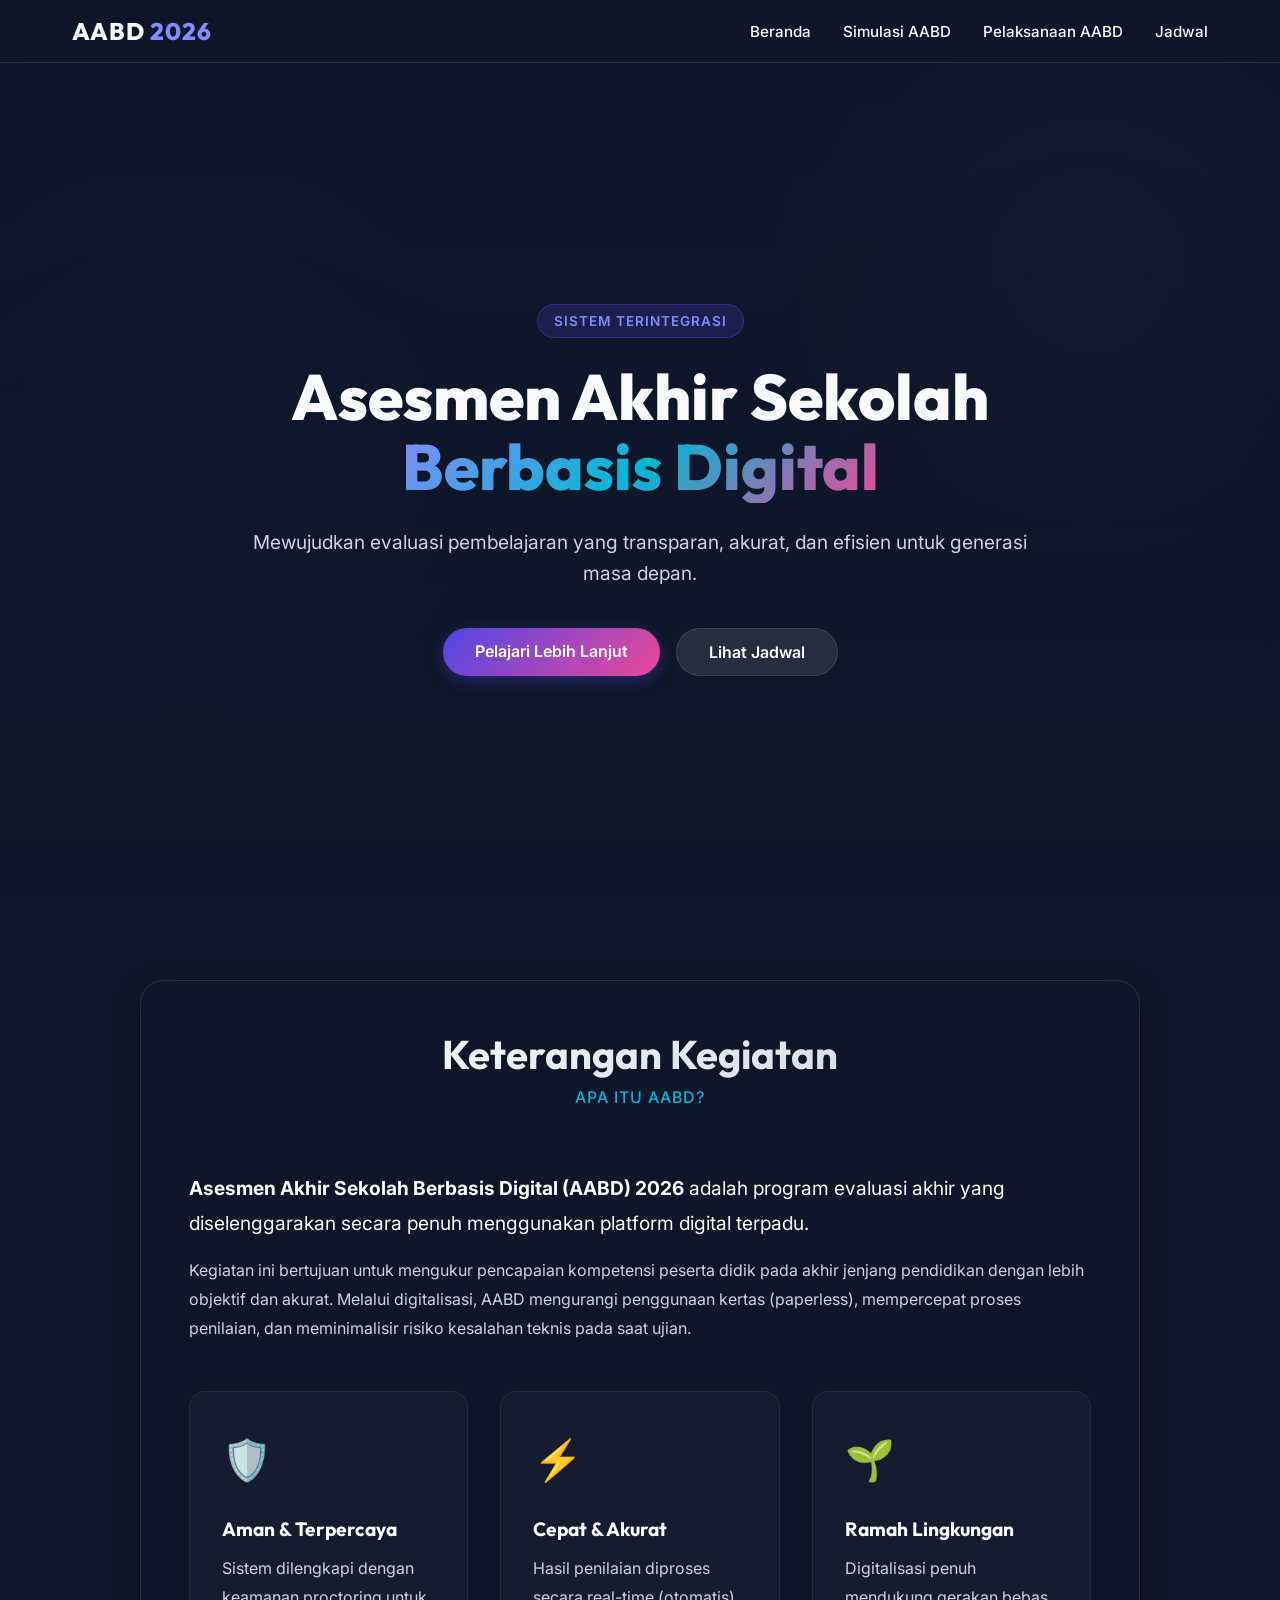
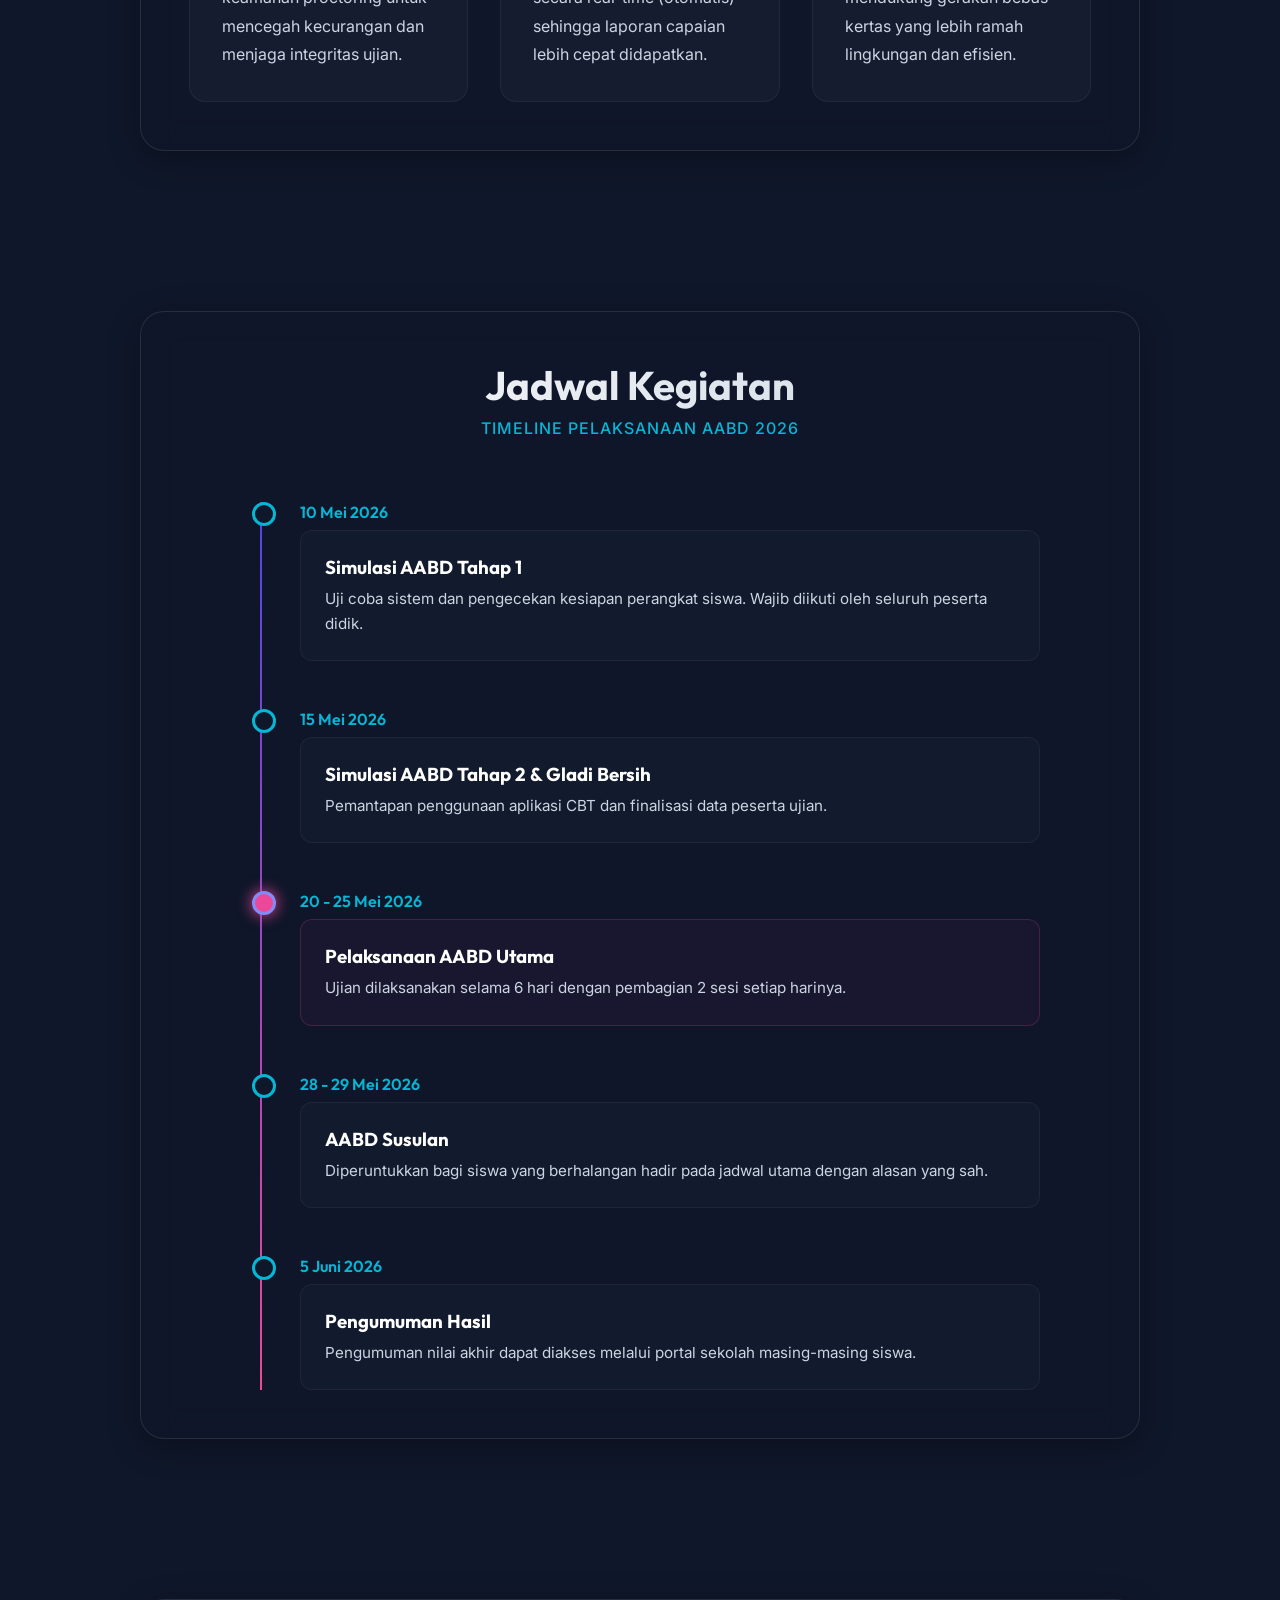
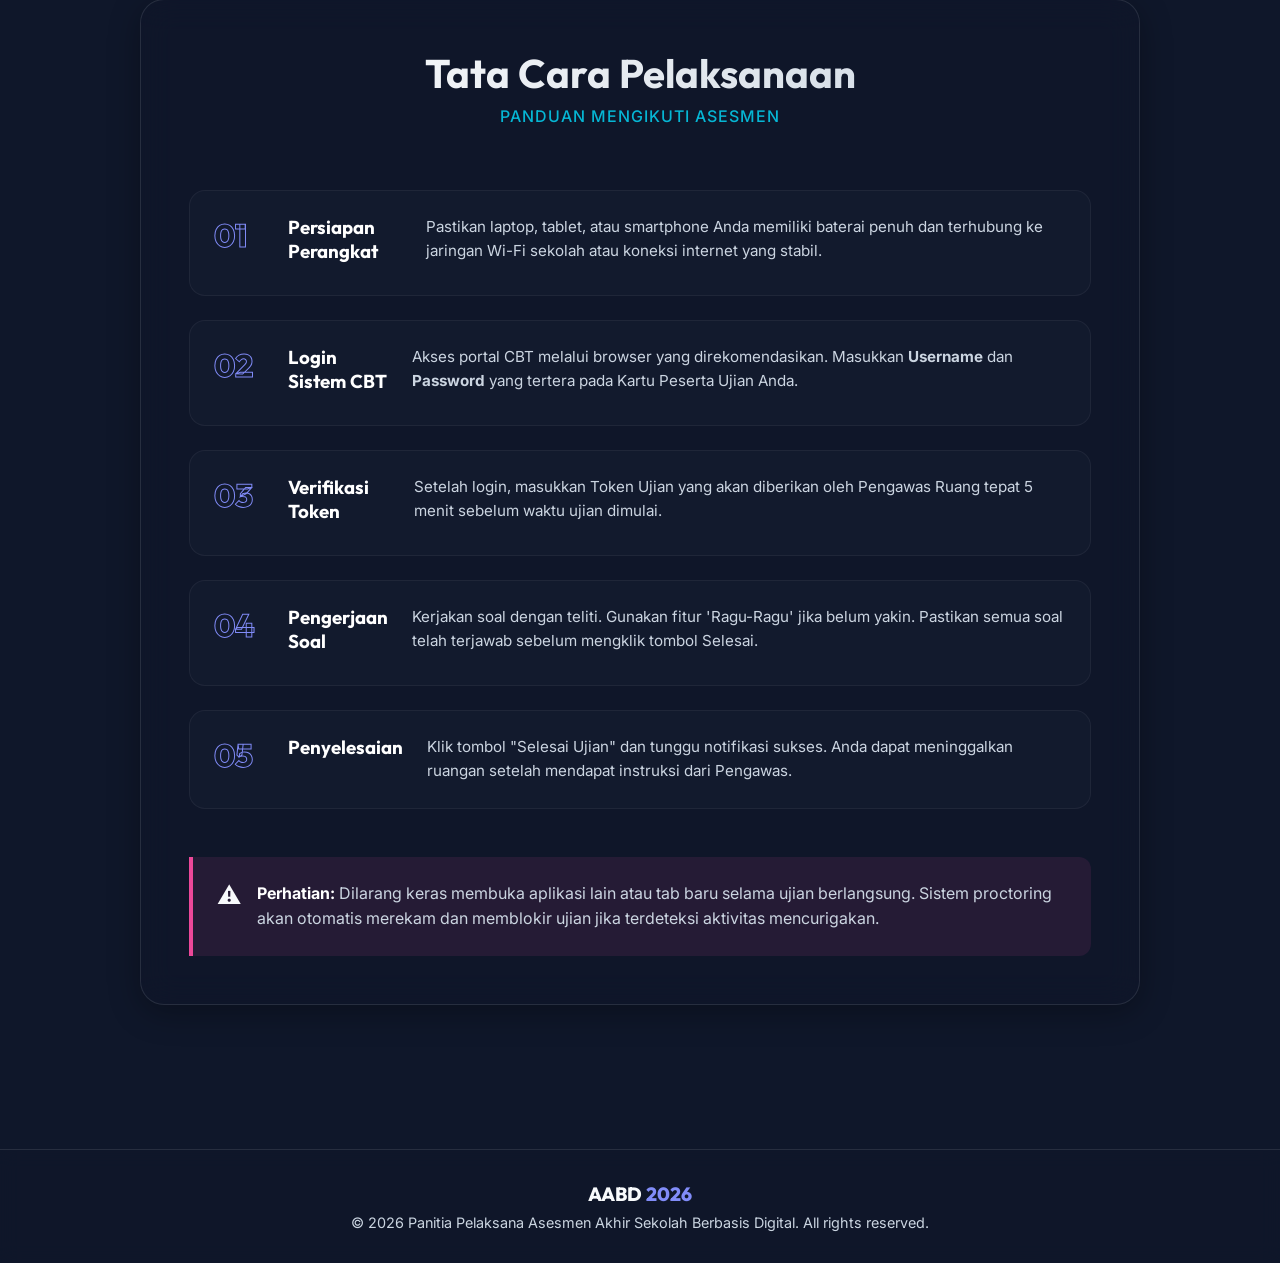
==== index.html @ ce08c000 "Initial commit: Setup project structure for AABD 2026" ====
<!DOCTYPE html>
<html lang="id">
<head>
    <meta charset="UTF-8">
    <meta name="viewport" content="width=device-width, initial-scale=1.0">
    <title>AABD 2026 - Asesmen Akhir Sekolah Berbasis Digital</title>
    <meta name="description" content="Informasi lengkap, jadwal, dan tata cara pelaksanaan Asesmen Akhir Sekolah Berbasis Digital (AABD) Tahun 2026.">
    <link href="https://fonts.googleapis.com/css2?family=Outfit:wght@300;400;600;800&family=Inter:wght@400;500;600&display=swap" rel="stylesheet">
    <link rel="stylesheet" href="css/styles.css">
</head>
<body>
    <div class="background-overlay"></div>
    
    <nav class="glass-nav">
        <div class="nav-container">
            <h1 class="logo">AABD <span>2026</span></h1>
            <ul class="nav-links">
                <li><a href="index.html">Beranda</a></li>
                <li><a href="simulasi.html">Simulasi AABD</a></li>
                <li><a href="pelaksanaan.html">Pelaksanaan AABD</a></li>
                <li><a href="index.html#jadwal">Jadwal</a></li>
            </ul>
            <div class="hamburger">
                <span></span><span></span><span></span>
            </div>
        </div>
    </nav>

    <header class="hero" id="home">
        <div class="hero-content fade-in-up">
            <div class="badge">Sistem Terintegrasi</div>
            <h2 class="hero-title">Asesmen Akhir Sekolah <br><span class="text-gradient">Berbasis Digital</span></h2>
            <p class="hero-subtitle">Mewujudkan evaluasi pembelajaran yang transparan, akurat, dan efisien untuk generasi masa depan.</p>
            <div class="hero-buttons">
                <a href="#keterangan" class="btn btn-primary">Pelajari Lebih Lanjut</a>
                <a href="#jadwal" class="btn btn-secondary">Lihat Jadwal</a>
            </div>
        </div>
    </header>

    <main>
        <section id="keterangan" class="section">
            <div class="container section-inner glass-card slide-in-left">
                <div class="section-header">
                    <h2>Keterangan Kegiatan</h2>
                    <p>Apa itu AABD?</p>
                </div>
                <div class="keterangan-content">
                    <p class="lead-text"><strong>Asesmen Akhir Sekolah Berbasis Digital (AABD) 2026</strong> adalah program evaluasi akhir yang diselenggarakan secara penuh menggunakan platform digital terpadu.</p>
                    <p>Kegiatan ini bertujuan untuk mengukur pencapaian kompetensi peserta didik pada akhir jenjang pendidikan dengan lebih objektif dan akurat. Melalui digitalisasi, AABD mengurangi penggunaan kertas (paperless), mempercepat proses penilaian, dan meminimalisir risiko kesalahan teknis pada saat ujian.</p>
                    
                    <div class="features-grid">
                        <div class="feature-card">
                            <div class="feature-icon">🛡️</div>
                            <h3>Aman & Terpercaya</h3>
                            <p>Sistem dilengkapi dengan keamanan proctoring untuk mencegah kecurangan dan menjaga integritas ujian.</p>
                        </div>
                        <div class="feature-card">
                            <div class="feature-icon">⚡</div>
                            <h3>Cepat & Akurat</h3>
                            <p>Hasil penilaian diproses secara real-time (otomatis) sehingga laporan capaian lebih cepat didapatkan.</p>
                        </div>
                        <div class="feature-card">
                            <div class="feature-icon">🌱</div>
                            <h3>Ramah Lingkungan</h3>
                            <p>Digitalisasi penuh mendukung gerakan bebas kertas yang lebih ramah lingkungan dan efisien.</p>
                        </div>
                    </div>
                </div>
            </div>
        </section>

        <section id="jadwal" class="section">
            <div class="container section-inner glass-card slide-in-right">
                <div class="section-header">
                    <h2>Jadwal Kegiatan</h2>
                    <p>Timeline Pelaksanaan AABD 2026</p>
                </div>
                
                <div class="timeline">
                    <div class="timeline-item">
                        <div class="timeline-date">10 Mei 2026</div>
                        <div class="timeline-content">
                            <h3>Simulasi AABD Tahap 1</h3>
                            <p>Uji coba sistem dan pengecekan kesiapan perangkat siswa. Wajib diikuti oleh seluruh peserta didik.</p>
                        </div>
                    </div>
                    <div class="timeline-item">
                        <div class="timeline-date">15 Mei 2026</div>
                        <div class="timeline-content">
                            <h3>Simulasi AABD Tahap 2 & Gladi Bersih</h3>
                            <p>Pemantapan penggunaan aplikasi CBT dan finalisasi data peserta ujian.</p>
                        </div>
                    </div>
                    <div class="timeline-item highlight">
                        <div class="timeline-date">20 - 25 Mei 2026</div>
                        <div class="timeline-content">
                            <h3>Pelaksanaan AABD Utama</h3>
                            <p>Ujian dilaksanakan selama 6 hari dengan pembagian 2 sesi setiap harinya.</p>
                        </div>
                    </div>
                    <div class="timeline-item">
                        <div class="timeline-date">28 - 29 Mei 2026</div>
                        <div class="timeline-content">
                            <h3>AABD Susulan</h3>
                            <p>Diperuntukkan bagi siswa yang berhalangan hadir pada jadwal utama dengan alasan yang sah.</p>
                        </div>
                    </div>
                    <div class="timeline-item">
                        <div class="timeline-date">5 Juni 2026</div>
                        <div class="timeline-content">
                            <h3>Pengumuman Hasil</h3>
                            <p>Pengumuman nilai akhir dapat diakses melalui portal sekolah masing-masing siswa.</p>
                        </div>
                    </div>
                </div>
            </div>
        </section>

        <section id="tata-cara" class="section">
            <div class="container section-inner glass-card slide-in-left">
                <div class="section-header">
                    <h2>Tata Cara Pelaksanaan</h2>
                    <p>Panduan Mengikuti Asesmen</p>
                </div>
                
                <div class="steps-container">
                    <div class="step-card">
                        <div class="step-number">01</div>
                        <h3>Persiapan Perangkat</h3>
                        <p>Pastikan laptop, tablet, atau smartphone Anda memiliki baterai penuh dan terhubung ke jaringan Wi-Fi sekolah atau koneksi internet yang stabil.</p>
                    </div>
                    <div class="step-card">
                        <div class="step-number">02</div>
                        <h3>Login Sistem CBT</h3>
                        <p>Akses portal CBT melalui browser yang direkomendasikan. Masukkan <strong>Username</strong> dan <strong>Password</strong> yang tertera pada Kartu Peserta Ujian Anda.</p>
                    </div>
                    <div class="step-card">
                        <div class="step-number">03</div>
                        <h3>Verifikasi Token</h3>
                        <p>Setelah login, masukkan Token Ujian yang akan diberikan oleh Pengawas Ruang tepat 5 menit sebelum waktu ujian dimulai.</p>
                    </div>
                    <div class="step-card">
                        <div class="step-number">04</div>
                        <h3>Pengerjaan Soal</h3>
                        <p>Kerjakan soal dengan teliti. Gunakan fitur 'Ragu-Ragu' jika belum yakin. Pastikan semua soal telah terjawab sebelum mengklik tombol Selesai.</p>
                    </div>
                    <div class="step-card">
                        <div class="step-number">05</div>
                        <h3>Penyelesaian</h3>
                        <p>Klik tombol "Selesai Ujian" dan tunggu notifikasi sukses. Anda dapat meninggalkan ruangan setelah mendapat instruksi dari Pengawas.</p>
                    </div>
                </div>
                
                <div class="info-alert">
                    <span class="alert-icon">⚠️</span>
                    <div class="alert-text">
                        <strong>Perhatian:</strong> Dilarang keras membuka aplikasi lain atau tab baru selama ujian berlangsung. Sistem proctoring akan otomatis merekam dan memblokir ujian jika terdeteksi aktivitas mencurigakan.
                    </div>
                </div>
            </div>
        </section>
    </main>

    <footer class="glass-footer">
        <div class="footer-content">
            <div class="footer-logo">AABD <span>2026</span></div>
            <p>&copy; 2026 Panitia Pelaksana Asesmen Akhir Sekolah Berbasis Digital. All rights reserved.</p>
        </div>
    </footer>

    <script src="js/script.js"></script>
</body>
</html>
---- css/styles.css ----
/* Base Styles & Custom Properties */
:root {
    --primary: #4f46e5;
    --primary-light: #818cf8;
    --secondary: #ec4899;
    --accent: #06b6d4;
    --bg-dark: #0f172a;
    --text-main: #f8fafc;
    --text-muted: #cbd5e1;
    --glass-bg: rgba(15, 23, 42, 0.6);
    --glass-border: rgba(255, 255, 255, 0.1);
    --glass-shadow: 0 8px 32px 0 rgba(0, 0, 0, 0.3);
}

* {
    margin: 0;
    padding: 0;
    box-sizing: border-box;
}

html {
    scroll-behavior: smooth;
    font-family: 'Inter', sans-serif;
    color: var(--text-main);
}

body {
    background-color: var(--bg-dark);
    min-height: 100vh;
    overflow-x: hidden;
    position: relative;
}

/* Background overlay with the generated image */
.background-overlay {
    position: fixed;
    top: 0;
    left: 0;
    width: 100%;
    height: 100%;
    /* Using absolute path for the generated background, with fallbacks */
    background: 
        linear-gradient(rgba(15, 23, 42, 0.6), rgba(15, 23, 42, 0.8)),
        radial-gradient(circle at 15% 50%, rgba(79, 70, 229, 0.15), transparent 25%),
        radial-gradient(circle at 85% 30%, rgba(236, 72, 153, 0.15), transparent 25%),
        url("file:///C:/Users/Dapodik/.gemini/antigravity/brain/5d534c29-76da-4fe1-ba6e-22519cc49d79/aabd_bg_1777348530012.png") center/cover no-repeat;
    z-index: -1;
    opacity: 0.5;
}

h1, h2, h3, h4, h5, h6 {
    font-family: 'Outfit', sans-serif;
}

.text-gradient {
    background: linear-gradient(135deg, var(--primary-light), var(--accent), var(--secondary));
    -webkit-background-clip: text;
    -webkit-text-fill-color: transparent;
    background-clip: text;
    display: inline-block;
}

/* Glassmorphism Utilities */
.glass-nav {
    position: fixed;
    top: 0;
    width: 100%;
    background: rgba(15, 23, 42, 0.4);
    backdrop-filter: blur(12px);
    -webkit-backdrop-filter: blur(12px);
    border-bottom: 1px solid var(--glass-border);
    z-index: 1000;
    transition: all 0.3s ease;
}

.glass-nav.scrolled {
    background: rgba(15, 23, 42, 0.8);
    box-shadow: var(--glass-shadow);
}

.glass-card {
    background: var(--glass-bg);
    backdrop-filter: blur(16px);
    -webkit-backdrop-filter: blur(16px);
    border: 1px solid var(--glass-border);
    border-radius: 24px;
    padding: 3rem;
    box-shadow: var(--glass-shadow);
}

/* Navigation */
.nav-container {
    max-width: 1200px;
    margin: 0 auto;
    padding: 1rem 2rem;
    display: flex;
    justify-content: space-between;
    align-items: center;
}

.logo {
    font-size: 1.5rem;
    font-weight: 800;
    letter-spacing: 1px;
}

.logo span {
    color: var(--primary-light);
}

.nav-links {
    display: flex;
    list-style: none;
    gap: 2rem;
}

.nav-links a {
    color: var(--text-main);
    text-decoration: none;
    font-weight: 500;
    font-size: 0.95rem;
    transition: color 0.3s;
    position: relative;
}

.nav-links a::after {
    content: '';
    position: absolute;
    width: 0;
    height: 2px;
    bottom: -4px;
    left: 0;
    background: linear-gradient(90deg, var(--primary-light), var(--accent));
    transition: width 0.3s ease;
}

.nav-links a:hover::after {
    width: 100%;
}

.hamburger {
    display: none;
    flex-direction: column;
    cursor: pointer;
    gap: 5px;
}

.hamburger span {
    width: 25px;
    height: 3px;
    background-color: var(--text-main);
    transition: 0.3s;
    border-radius: 2px;
}

/* Hero Section */
.hero {
    min-height: 100vh;
    display: flex;
    align-items: center;
    justify-content: center;
    padding: 0 2rem;
    text-align: center;
    padding-top: 80px;
}

.hero-content {
    max-width: 800px;
}

.badge {
    display: inline-block;
    padding: 0.5rem 1rem;
    background: rgba(79, 70, 229, 0.2);
    border: 1px solid rgba(79, 70, 229, 0.4);
    border-radius: 50px;
    font-size: 0.85rem;
    font-weight: 600;
    color: var(--primary-light);
    margin-bottom: 1.5rem;
    text-transform: uppercase;
    letter-spacing: 1px;
}

.hero-title {
    font-size: 4rem;
    line-height: 1.1;
    margin-bottom: 1.5rem;
    font-weight: 800;
}

.hero-subtitle {
    font-size: 1.2rem;
    color: var(--text-muted);
    margin-bottom: 2.5rem;
    line-height: 1.6;
}

.hero-buttons {
    display: flex;
    gap: 1rem;
    justify-content: center;
}

.btn {
    padding: 0.8rem 2rem;
    border-radius: 50px;
    font-weight: 600;
    text-decoration: none;
    transition: all 0.3s ease;
    font-size: 1rem;
}

.btn-primary {
    background: linear-gradient(135deg, var(--primary), var(--secondary));
    color: white;
    box-shadow: 0 4px 15px rgba(79, 70, 229, 0.4);
}

.btn-primary:hover {
    transform: translateY(-2px);
    box-shadow: 0 6px 20px rgba(79, 70, 229, 0.6);
}

.btn-secondary {
    background: rgba(255, 255, 255, 0.1);
    color: white;
    border: 1px solid var(--glass-border);
    backdrop-filter: blur(10px);
}

.btn-secondary:hover {
    background: rgba(255, 255, 255, 0.2);
    transform: translateY(-2px);
}

/* Main Content Sections */
.section {
    padding: 5rem 2rem;
}

.container {
    max-width: 1000px;
    margin: 0 auto;
}

.section-header {
    text-align: center;
    margin-bottom: 4rem;
}

.section-header h2 {
    font-size: 2.5rem;
    margin-bottom: 0.5rem;
    background: linear-gradient(135deg, #fff, var(--text-muted));
    -webkit-background-clip: text;
    -webkit-text-fill-color: transparent;
}

.section-header p {
    color: var(--accent);
    font-weight: 500;
    letter-spacing: 1px;
    text-transform: uppercase;
}

/* Keterangan Section */
.keterangan-content {
    color: var(--text-muted);
    line-height: 1.8;
}

.lead-text {
    font-size: 1.2rem;
    color: white;
    margin-bottom: 1rem;
}

.features-grid {
    display: grid;
    grid-template-columns: repeat(auto-fit, minmax(250px, 1fr));
    gap: 2rem;
    margin-top: 3rem;
}

.feature-card {
    background: rgba(255, 255, 255, 0.03);
    border: 1px solid rgba(255, 255, 255, 0.05);
    padding: 2rem;
    border-radius: 16px;
    transition: transform 0.3s, background 0.3s;
}

.feature-card:hover {
    transform: translateY(-5px);
    background: rgba(255, 255, 255, 0.06);
    border-color: rgba(255, 255, 255, 0.1);
}

.feature-icon {
    font-size: 2.5rem;
    margin-bottom: 1rem;
}

.feature-card h3 {
    color: white;
    margin-bottom: 0.5rem;
    font-size: 1.2rem;
}

/* Timeline / Jadwal */
.timeline {
    position: relative;
    max-width: 800px;
    margin: 0 auto;
}

.timeline::before {
    content: '';
    position: absolute;
    top: 0;
    bottom: 0;
    left: 20px;
    width: 2px;
    background: linear-gradient(to bottom, var(--primary), var(--secondary));
}

.timeline-item {
    position: relative;
    padding-left: 60px;
    margin-bottom: 3rem;
}

.timeline-item:last-child {
    margin-bottom: 0;
}

.timeline-item::before {
    content: '';
    position: absolute;
    left: 12px;
    top: 0;
    width: 18px;
    height: 18px;
    border-radius: 50%;
    background: var(--bg-dark);
    border: 3px solid var(--accent);
    z-index: 1;
}

.timeline-item.highlight::before {
    background: var(--secondary);
    border-color: var(--primary-light);
    box-shadow: 0 0 15px var(--secondary);
}

.timeline-date {
    font-weight: 600;
    color: var(--accent);
    margin-bottom: 0.5rem;
    font-family: 'Outfit', sans-serif;
}

.timeline-content {
    background: rgba(255, 255, 255, 0.02);
    padding: 1.5rem;
    border-radius: 12px;
    border: 1px solid rgba(255, 255, 255, 0.05);
}

.timeline-item.highlight .timeline-content {
    background: rgba(236, 72, 153, 0.05);
    border-color: rgba(236, 72, 153, 0.2);
}

.timeline-content h3 {
    color: white;
    margin-bottom: 0.5rem;
}

.timeline-content p {
    color: var(--text-muted);
    line-height: 1.6;
    font-size: 0.95rem;
}

/* Tata Cara */
.steps-container {
    display: flex;
    flex-direction: column;
    gap: 1.5rem;
}

.step-card {
    display: flex;
    align-items: flex-start;
    gap: 1.5rem;
    background: rgba(255, 255, 255, 0.02);
    padding: 1.5rem;
    border-radius: 16px;
    border: 1px solid rgba(255, 255, 255, 0.05);
    transition: all 0.3s;
}

.step-card:hover {
    background: rgba(255, 255, 255, 0.05);
    border-color: rgba(255, 255, 255, 0.1);
}

.step-number {
    font-size: 2rem;
    font-weight: 800;
    font-family: 'Outfit', sans-serif;
    color: transparent;
    -webkit-text-stroke: 1px var(--primary-light);
    min-width: 50px;
}

.step-card h3 {
    color: white;
    margin-bottom: 0.5rem;
}

.step-card p {
    color: var(--text-muted);
    line-height: 1.6;
    font-size: 0.95rem;
}

.info-alert {
    display: flex;
    gap: 1rem;
    background: rgba(236, 72, 153, 0.1);
    border-left: 4px solid var(--secondary);
    padding: 1.5rem;
    border-radius: 0 12px 12px 0;
    margin-top: 3rem;
}

.alert-icon {
    font-size: 1.5rem;
}

.alert-text {
    color: var(--text-muted);
    line-height: 1.6;
}

.alert-text strong {
    color: white;
}

/* Footer */
.glass-footer {
    background: rgba(15, 23, 42, 0.8);
    backdrop-filter: blur(10px);
    border-top: 1px solid var(--glass-border);
    padding: 2rem;
    text-align: center;
    margin-top: 4rem;
}

.footer-logo {
    font-family: 'Outfit', sans-serif;
    font-size: 1.2rem;
    font-weight: 800;
    margin-bottom: 0.5rem;
}

.footer-logo span {
    color: var(--primary-light);
}

.glass-footer p {
    color: var(--text-muted);
    font-size: 0.9rem;
}

/* Animations */
.fade-in-up {
    animation: fadeInUp 1s ease-out forwards;
    opacity: 0;
    transform: translateY(30px);
}

.slide-in-left {
    animation: slideInLeft 1s ease-out forwards;
    opacity: 0;
    transform: translateX(-30px);
}

.slide-in-right {
    animation: slideInRight 1s ease-out forwards;
    opacity: 0;
    transform: translateX(30px);
}

@keyframes fadeInUp {
    to {
        opacity: 1;
        transform: translateY(0);
    }
}

@keyframes slideInLeft {
    to {
        opacity: 1;
        transform: translateX(0);
    }
}

@keyframes slideInRight {
    to {
        opacity: 1;
        transform: translateX(0);
    }
}

/* Responsive Design */
@media (max-width: 768px) {
    .hamburger {
        display: flex;
        z-index: 1001;
    }

    .nav-links {
        position: fixed;
        top: 0;
        right: -100%;
        width: 70%;
        height: 100vh;
        background: rgba(15, 23, 42, 0.95);
        backdrop-filter: blur(20px);
        flex-direction: column;
        justify-content: center;
        align-items: center;
        transition: 0.4s ease;
    }

    .nav-links.active {
        right: 0;
    }

    .hero-title {
        font-size: 2.5rem;
    }

    .hero-buttons {
        flex-direction: column;
    }

    .glass-card {
        padding: 2rem 1.5rem;
    }
    
    .timeline::before {
        left: 10px;
    }
    
    .timeline-item {
        padding-left: 40px;
    }
    
    .timeline-item::before {
        left: 2px;
    }
    
    .step-card {
        flex-direction: column;
        gap: 0.5rem;
    }
}
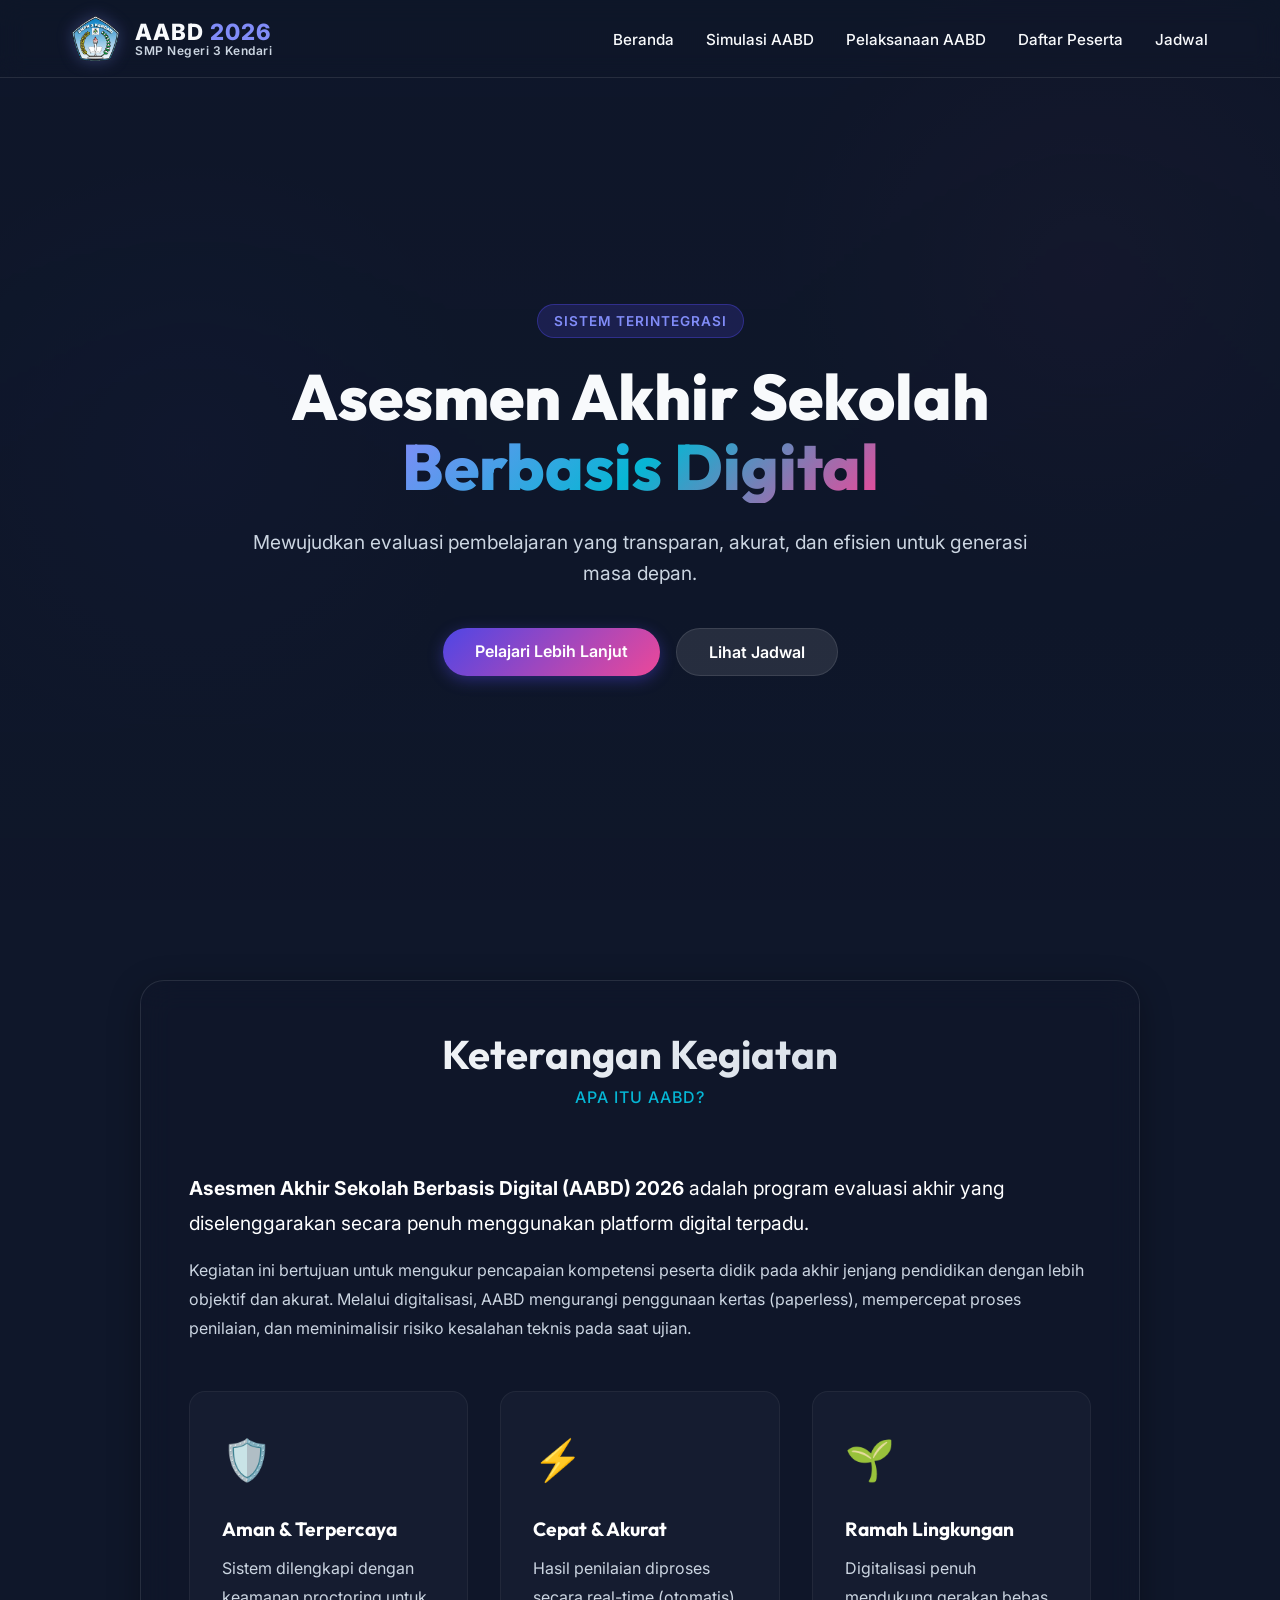
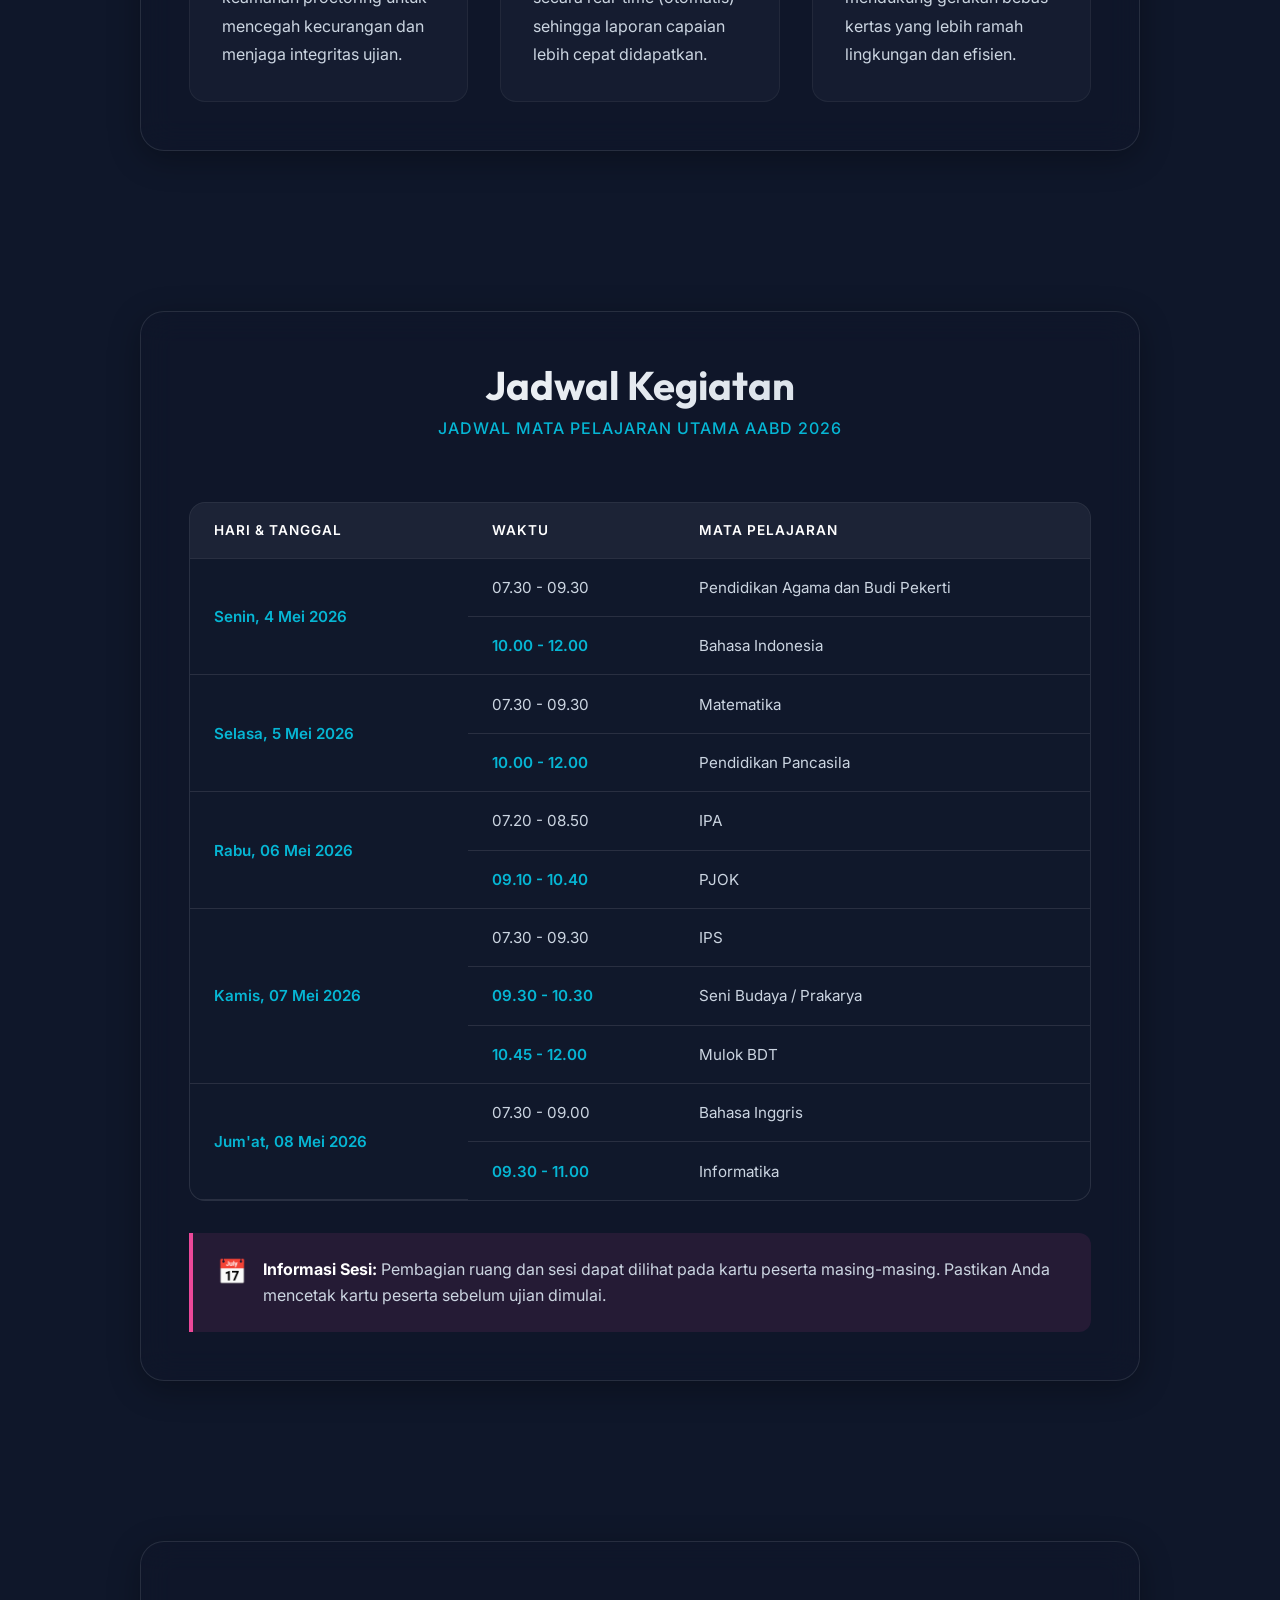
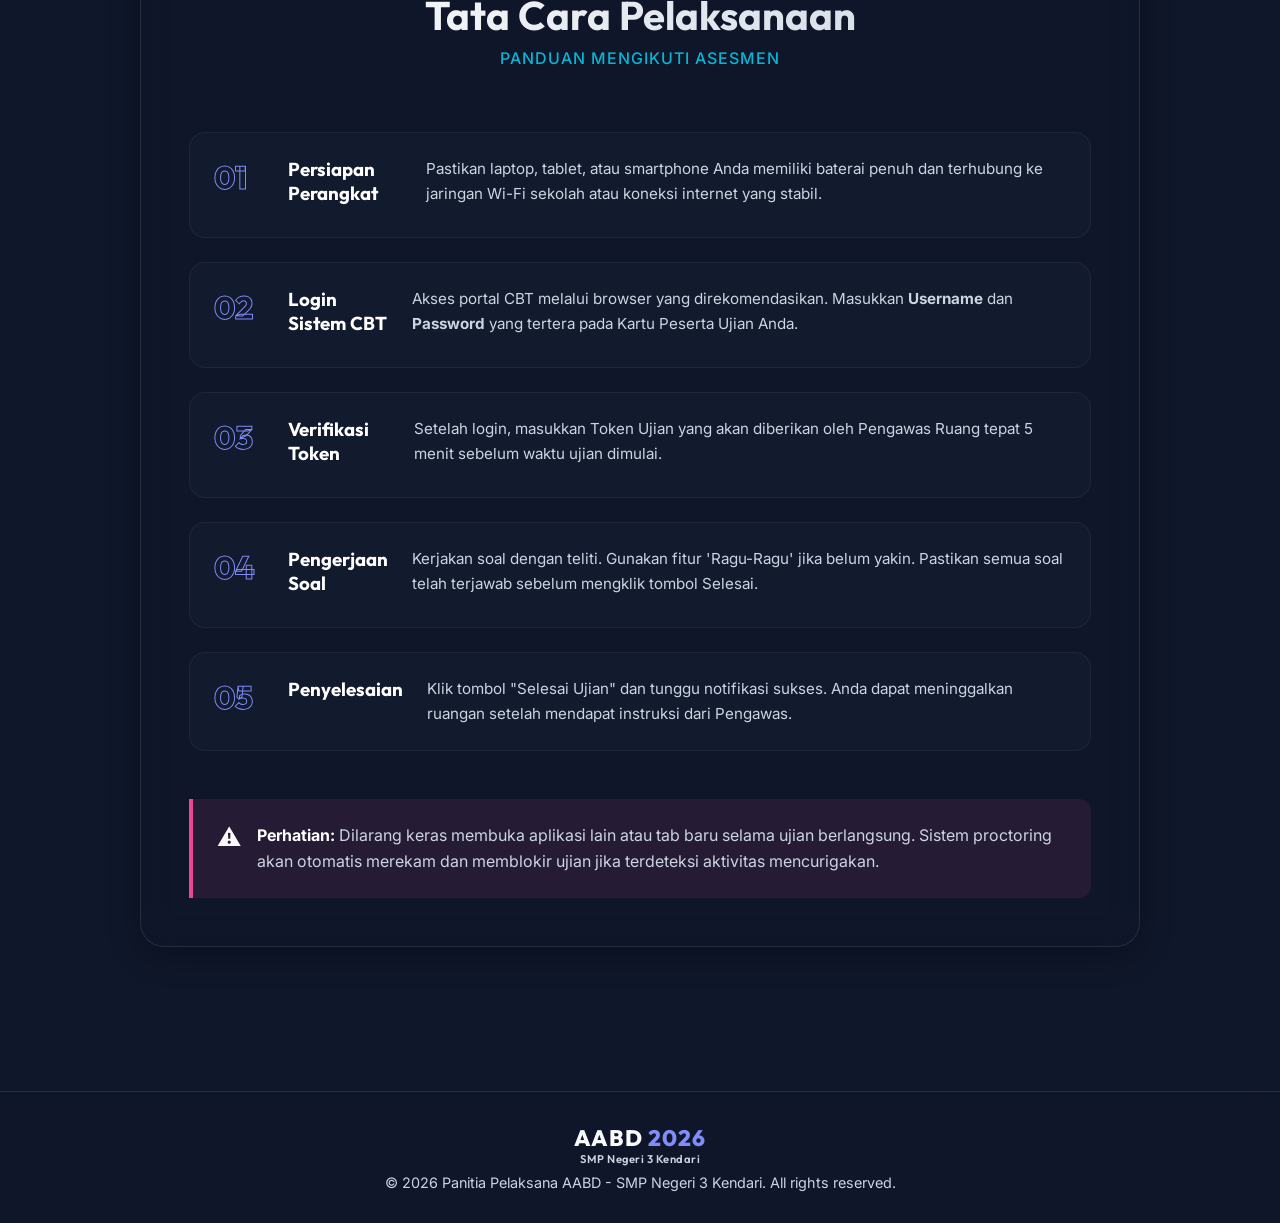
==== commit a9d746cc: "Update simulasi page with new layout and improvements" ====
--- a/index.html
+++ b/index.html
@@ -7,17 +7,25 @@
     <meta name="description" content="Informasi lengkap, jadwal, dan tata cara pelaksanaan Asesmen Akhir Sekolah Berbasis Digital (AABD) Tahun 2026.">
     <link href="https://fonts.googleapis.com/css2?family=Outfit:wght@300;400;600;800&family=Inter:wght@400;500;600&display=swap" rel="stylesheet">
     <link rel="stylesheet" href="css/styles.css">
+    <link rel="icon" type="image/png" href="img/logo.png">
 </head>
 <body>
     <div class="background-overlay"></div>
     
     <nav class="glass-nav">
         <div class="nav-container">
-            <h1 class="logo">AABD <span>2026</span></h1>
+            <a href="index.html" class="logo">
+                <img src="img/logo.png" alt="Logo SMPN 3 Kendari">
+                <div class="logo-text">
+                    <div class="main-logo">AABD <span>2026</span></div>
+                    <div class="school-name">SMP Negeri 3 Kendari</div>
+                </div>
+            </a>
             <ul class="nav-links">
                 <li><a href="index.html">Beranda</a></li>
                 <li><a href="simulasi.html">Simulasi AABD</a></li>
                 <li><a href="pelaksanaan.html">Pelaksanaan AABD</a></li>
+                <li><a href="peserta.html">Daftar Peserta</a></li>
                 <li><a href="index.html#jadwal">Jadwal</a></li>
             </ul>
             <div class="hamburger">
@@ -74,44 +82,81 @@
             <div class="container section-inner glass-card slide-in-right">
                 <div class="section-header">
                     <h2>Jadwal Kegiatan</h2>
-                    <p>Timeline Pelaksanaan AABD 2026</p>
+                    <p>Jadwal Mata Pelajaran Utama AABD 2026</p>
                 </div>
                 
-                <div class="timeline">
-                    <div class="timeline-item">
-                        <div class="timeline-date">10 Mei 2026</div>
-                        <div class="timeline-content">
-                            <h3>Simulasi AABD Tahap 1</h3>
-                            <p>Uji coba sistem dan pengecekan kesiapan perangkat siswa. Wajib diikuti oleh seluruh peserta didik.</p>
-                        </div>
-                    </div>
-                    <div class="timeline-item">
-                        <div class="timeline-date">15 Mei 2026</div>
-                        <div class="timeline-content">
-                            <h3>Simulasi AABD Tahap 2 & Gladi Bersih</h3>
-                            <p>Pemantapan penggunaan aplikasi CBT dan finalisasi data peserta ujian.</p>
-                        </div>
-                    </div>
-                    <div class="timeline-item highlight">
-                        <div class="timeline-date">20 - 25 Mei 2026</div>
-                        <div class="timeline-content">
-                            <h3>Pelaksanaan AABD Utama</h3>
-                            <p>Ujian dilaksanakan selama 6 hari dengan pembagian 2 sesi setiap harinya.</p>
-                        </div>
-                    </div>
-                    <div class="timeline-item">
-                        <div class="timeline-date">28 - 29 Mei 2026</div>
-                        <div class="timeline-content">
-                            <h3>AABD Susulan</h3>
-                            <p>Diperuntukkan bagi siswa yang berhalangan hadir pada jadwal utama dengan alasan yang sah.</p>
-                        </div>
-                    </div>
-                    <div class="timeline-item">
-                        <div class="timeline-date">5 Juni 2026</div>
-                        <div class="timeline-content">
-                            <h3>Pengumuman Hasil</h3>
-                            <p>Pengumuman nilai akhir dapat diakses melalui portal sekolah masing-masing siswa.</p>
-                        </div>
+                <div class="table-container">
+                    <table class="schedule-table">
+                        <thead>
+                            <tr>
+                                <th>Hari & Tanggal</th>
+                                <th>Waktu</th>
+                                <th>Mata Pelajaran</th>
+                            </tr>
+                        </thead>
+                        <tbody>
+                            <!-- Senin, 4 Mei 2026 -->
+                            <tr>
+                                <td rowspan="2">Senin, 4 Mei 2026</td>
+                                <td>07.30 - 09.30</td>
+                                <td>Pendidikan Agama dan Budi Pekerti</td>
+                            </tr>
+                            <tr>
+                                <td>10.00 - 12.00</td>
+                                <td>Bahasa Indonesia</td>
+                            </tr>
+                            <!-- Selasa, 5 Mei 2026 -->
+                            <tr>
+                                <td rowspan="2">Selasa, 5 Mei 2026</td>
+                                <td>07.30 - 09.30</td>
+                                <td>Matematika</td>
+                            </tr>
+                            <tr>
+                                <td>10.00 - 12.00</td>
+                                <td>Pendidikan Pancasila</td>
+                            </tr>
+                            <!-- Rabu, 6 Mei 2026 -->
+                            <tr>
+                                <td rowspan="2">Rabu, 06 Mei 2026</td>
+                                <td>07.20 - 08.50</td>
+                                <td>IPA</td>
+                            </tr>
+                            <tr>
+                                <td>09.10 - 10.40</td>
+                                <td>PJOK</td>
+                            </tr>
+                            <!-- Kamis, 7 Mei 2026 -->
+                            <tr>
+                                <td rowspan="3">Kamis, 07 Mei 2026</td>
+                                <td>07.30 - 09.30</td>
+                                <td>IPS</td>
+                            </tr>
+                            <tr>
+                                <td>09.30 - 10.30</td>
+                                <td>Seni Budaya / Prakarya</td>
+                            </tr>
+                            <tr>
+                                <td>10.45 - 12.00</td>
+                                <td>Mulok BDT</td>
+                            </tr>
+                            <!-- Jum'at, 8 Mei 2026 -->
+                            <tr>
+                                <td rowspan="2">Jum'at, 08 Mei 2026</td>
+                                <td>07.30 - 09.00</td>
+                                <td>Bahasa Inggris</td>
+                            </tr>
+                            <tr>
+                                <td>09.30 - 11.00</td>
+                                <td>Informatika</td>
+                            </tr>
+                        </tbody>
+                    </table>
+                </div>
+
+                <div class="info-alert" style="margin-top: 2rem;">
+                    <span class="alert-icon">📅</span>
+                    <div class="alert-text">
+                        <strong>Informasi Sesi:</strong> Pembagian ruang dan sesi dapat dilihat pada kartu peserta masing-masing. Pastikan Anda mencetak kartu peserta sebelum ujian dimulai.
                     </div>
                 </div>
             </div>
@@ -164,8 +209,11 @@
 
     <footer class="glass-footer">
         <div class="footer-content">
-            <div class="footer-logo">AABD <span>2026</span></div>
-            <p>&copy; 2026 Panitia Pelaksana Asesmen Akhir Sekolah Berbasis Digital. All rights reserved.</p>
+            <div class="footer-logo">
+                <div class="main-logo">AABD <span>2026</span></div>
+                <div class="school-name" style="font-size: 0.7rem; color: var(--text-muted);">SMP Negeri 3 Kendari</div>
+            </div>
+            <p>&copy; 2026 Panitia Pelaksana AABD - SMP Negeri 3 Kendari. All rights reserved.</p>
         </div>
     </footer>
 
--- a/css/styles.css
+++ b/css/styles.css
@@ -99,13 +99,45 @@
 }
 
 .logo {
-    font-size: 1.5rem;
+    display: flex;
+    align-items: center;
+    gap: 1rem;
+    text-decoration: none;
+    color: var(--text-main);
+    transition: transform 0.3s ease;
+}
+
+.logo:hover {
+    transform: scale(1.02);
+}
+
+.logo img {
+    height: 45px;
+    width: auto;
+    filter: drop-shadow(0 0 8px rgba(129, 140, 248, 0.3));
+}
+
+.logo-text {
+    display: flex;
+    flex-direction: column;
+    line-height: 1.1;
+}
+
+.main-logo {
+    font-size: 1.4rem;
     font-weight: 800;
     letter-spacing: 1px;
 }
 
-.logo span {
+.main-logo span {
     color: var(--primary-light);
+}
+
+.school-name {
+    font-size: 0.75rem;
+    font-weight: 600;
+    color: var(--text-muted);
+    letter-spacing: 0.5px;
 }
 
 .nav-links {
@@ -567,6 +599,96 @@
     
     .step-card {
         flex-direction: column;
-        gap: 0.5rem;
-    }
-}
+    }
+}
+
+/* Table Styles */
+.table-container {
+    width: 100%;
+    overflow-x: auto;
+    margin-top: 1rem;
+    border-radius: 16px;
+    border: 1px solid var(--glass-border);
+    background: rgba(255, 255, 255, 0.01);
+}
+
+.schedule-table {
+    width: 100%;
+    border-collapse: collapse;
+    color: var(--text-muted);
+    font-size: 0.95rem;
+    min-width: 500px;
+}
+
+.schedule-table th, 
+.schedule-table td {
+    padding: 1.2rem 1.5rem;
+    text-align: left;
+    border-bottom: 1px solid var(--glass-border);
+}
+
+.schedule-table th {
+    background: rgba(255, 255, 255, 0.05);
+    color: white;
+    font-weight: 600;
+    text-transform: uppercase;
+    font-size: 0.85rem;
+    letter-spacing: 1px;
+}
+
+.schedule-table tr:last-child td {
+    border-bottom: none;
+}
+
+.schedule-table tr:hover td {
+    background: rgba(255, 255, 255, 0.03);
+    color: white;
+    transition: all 0.3s ease;
+}
+
+.schedule-table td:first-child {
+    color: var(--accent);
+    font-weight: 600;
+}
+
+/* Search Bar */
+.search-container {
+    margin-bottom: 2rem;
+    position: relative;
+    max-width: 500px;
+}
+
+.search-input {
+    width: 100%;
+    background: rgba(255, 255, 255, 0.05);
+    border: 1px solid var(--glass-border);
+    border-radius: 50px;
+    padding: 1rem 1.5rem;
+    padding-left: 3.5rem;
+    color: white;
+    font-size: 1rem;
+    outline: none;
+    transition: all 0.3s;
+}
+
+.search-input:focus {
+    background: rgba(255, 255, 255, 0.1);
+    border-color: var(--primary-light);
+    box-shadow: 0 0 15px rgba(129, 140, 248, 0.2);
+}
+
+.search-icon {
+    position: absolute;
+    left: 1.5rem;
+    top: 50%;
+    transform: translateY(-50%);
+    font-size: 1.2rem;
+    opacity: 0.7;
+}
+
+.no-results {
+    padding: 2rem;
+    text-align: center;
+    color: var(--text-muted);
+    display: none;
+}
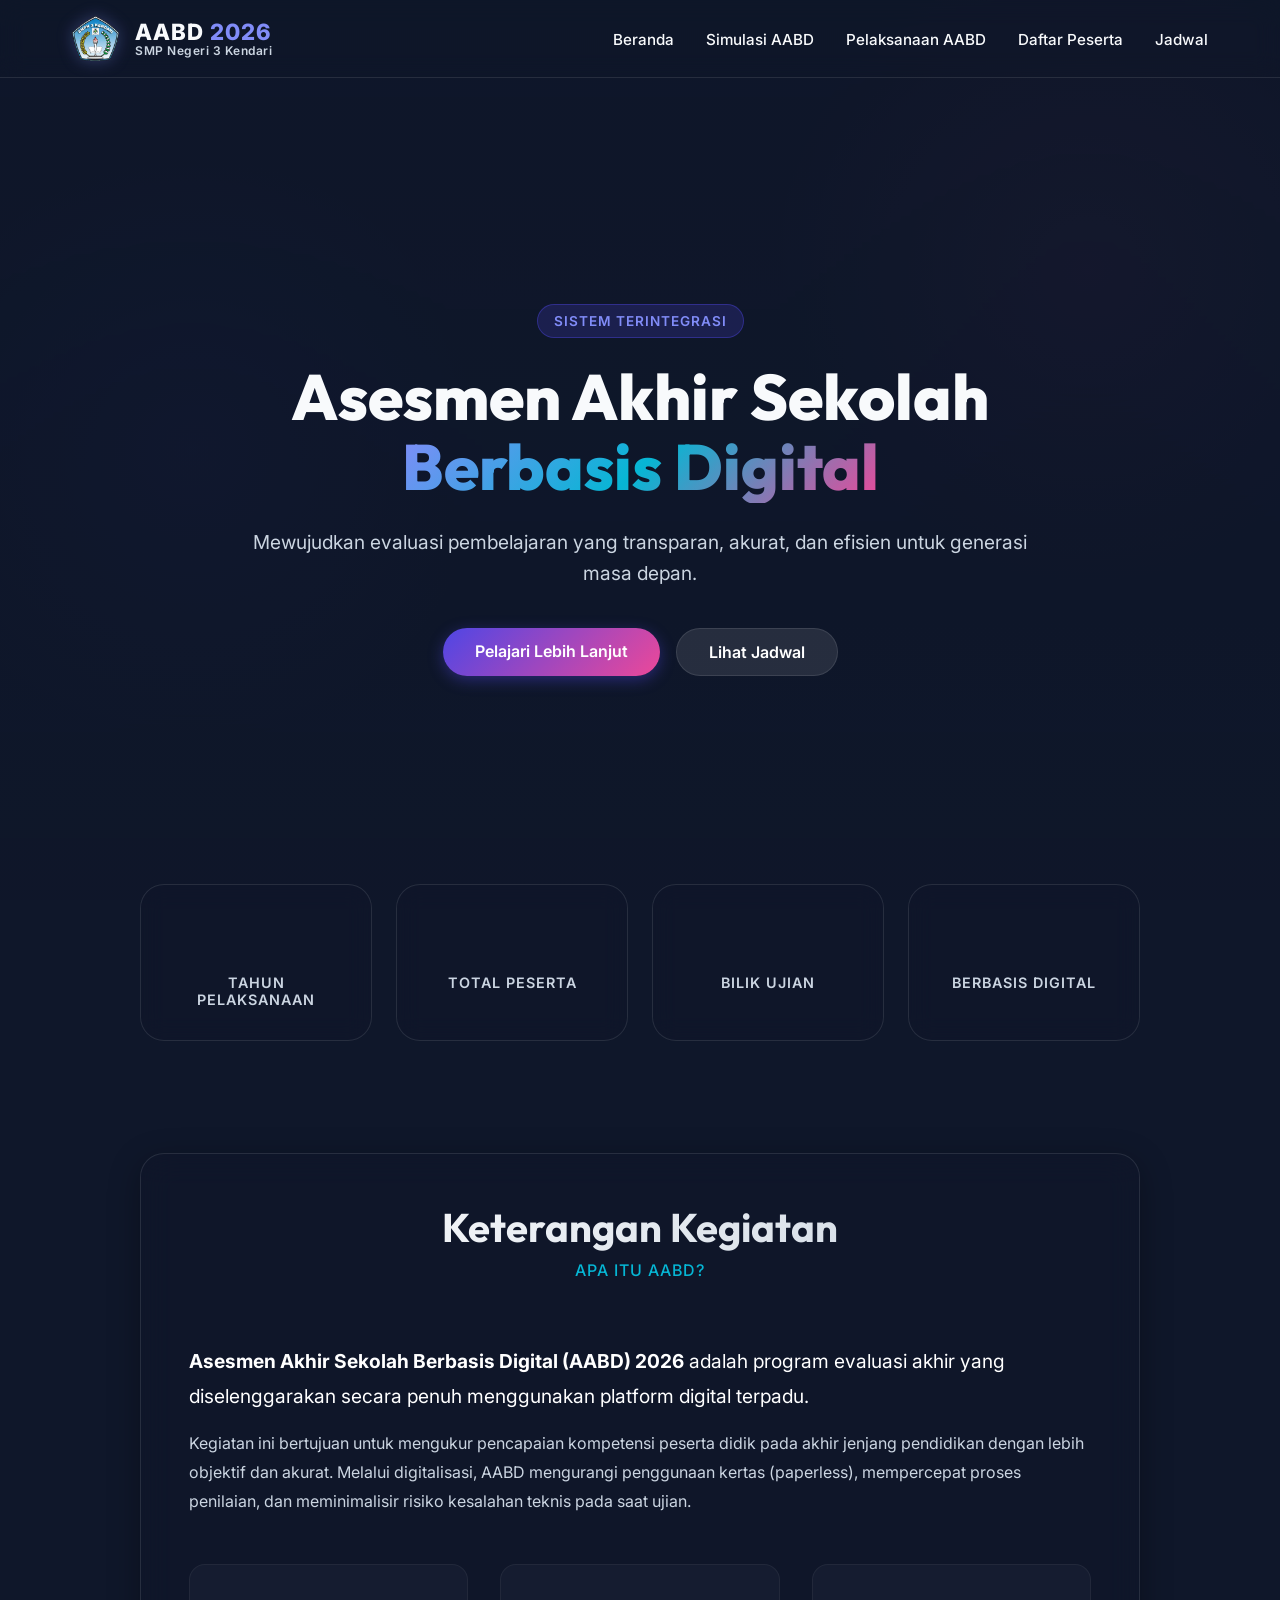
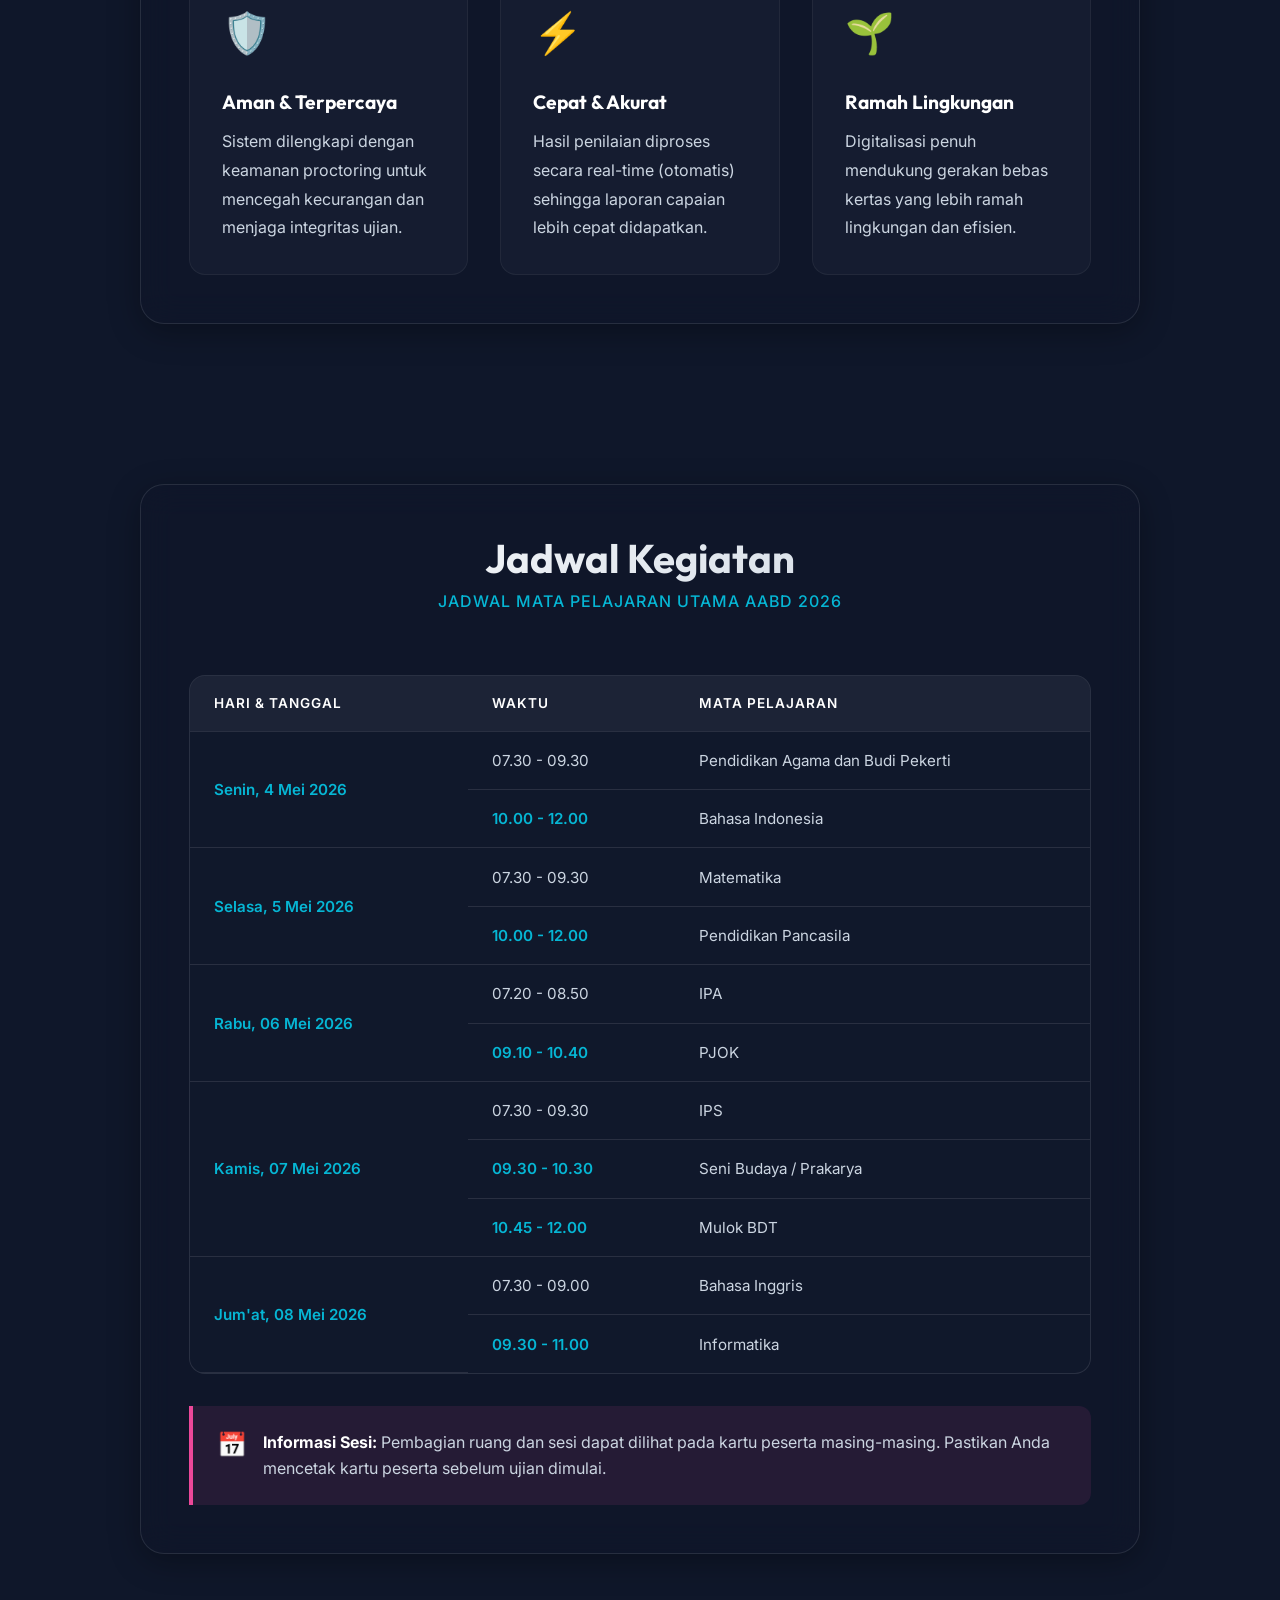
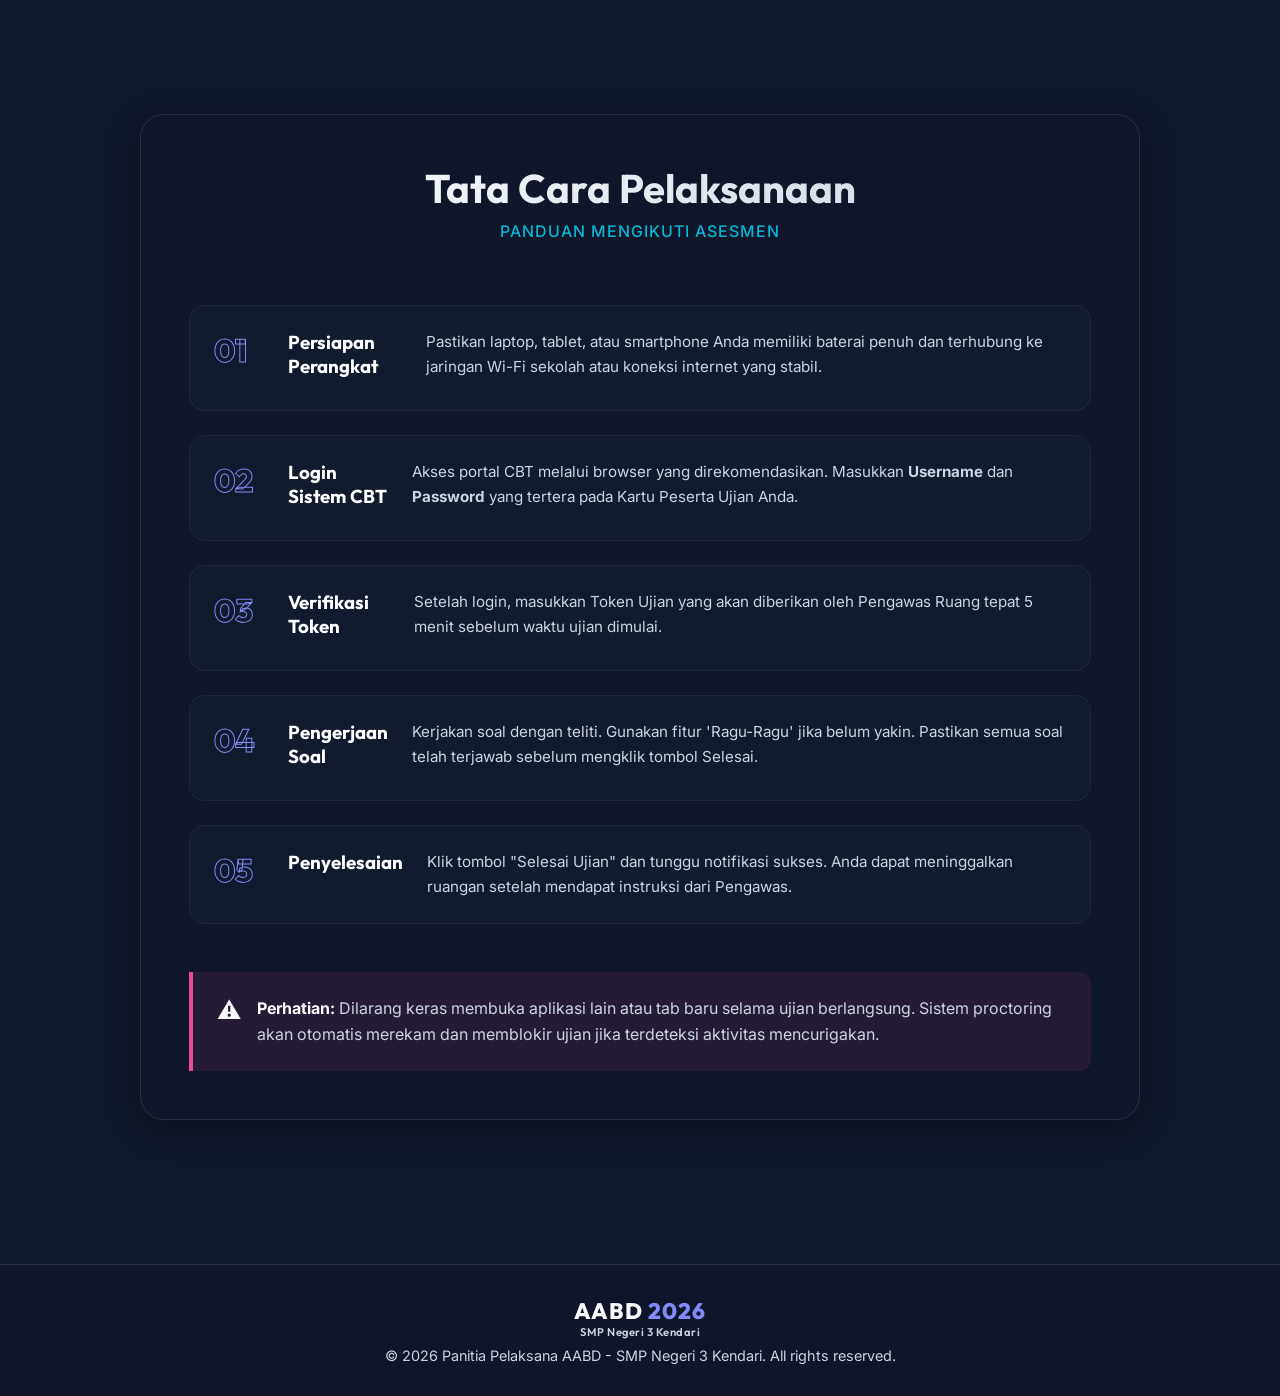
==== commit 83987e29: "Update simulasi page – perbaikan teks pada fitur Paham Prosedur Awal" ====
--- a/index.html
+++ b/index.html
@@ -45,6 +45,27 @@
             </div>
         </div>
     </header>
+    
+    <section class="stats-section">
+        <div class="container stats-grid">
+            <div class="stat-card fade-in-up">
+                <div class="stat-number">2026</div>
+                <div class="stat-label">Tahun Pelaksanaan</div>
+            </div>
+            <div class="stat-card fade-in-up">
+                <div class="stat-number">286</div>
+                <div class="stat-label">Total Peserta</div>
+            </div>
+            <div class="stat-card fade-in-up">
+                <div class="stat-number">15</div>
+                <div class="stat-label">Bilik Ujian</div>
+            </div>
+            <div class="stat-card fade-in-up">
+                <div class="stat-number">100%</div>
+                <div class="stat-label">Berbasis Digital</div>
+            </div>
+        </div>
+    </section>
 
     <main>
         <section id="keterangan" class="section">
--- a/css/styles.css
+++ b/css/styles.css
@@ -692,3 +692,64 @@
     color: var(--text-muted);
     display: none;
 }
+
+/* Statistics Section */
+.stats-section {
+    padding: 2rem 0;
+    margin-top: -3rem;
+    position: relative;
+    z-index: 10;
+}
+
+.stats-grid {
+    display: grid;
+    grid-template-columns: repeat(auto-fit, minmax(200px, 1fr));
+    gap: 1.5rem;
+}
+
+.stat-card {
+    background: var(--glass-bg);
+    backdrop-filter: blur(12px);
+    -webkit-backdrop-filter: blur(12px);
+    border: 1px solid var(--glass-border);
+    border-radius: 1.5rem;
+    padding: 2rem;
+    text-align: center;
+    transition: all 0.3s ease;
+}
+
+.stat-card:hover {
+    transform: translateY(-10px);
+    background: rgba(255, 255, 255, 0.15);
+    border-color: var(--primary-light);
+    box-shadow: 0 15px 30px rgba(0, 0, 0, 0.2);
+}
+
+.stat-number {
+    font-size: 2.5rem;
+    font-weight: 800;
+    background: var(--gradient-primary);
+    -webkit-background-clip: text;
+    -webkit-text-fill-color: transparent;
+    margin-bottom: 0.5rem;
+    display: block;
+}
+
+.stat-label {
+    font-size: 0.9rem;
+    font-weight: 600;
+    color: var(--text-muted);
+    text-transform: uppercase;
+    letter-spacing: 1px;
+}
+
+@media (max-width: 768px) {
+    .stats-section {
+        margin-top: 0;
+        padding: 4rem 0;
+    }
+    
+    .stat-number {
+        font-size: 2rem;
+    }
+}
